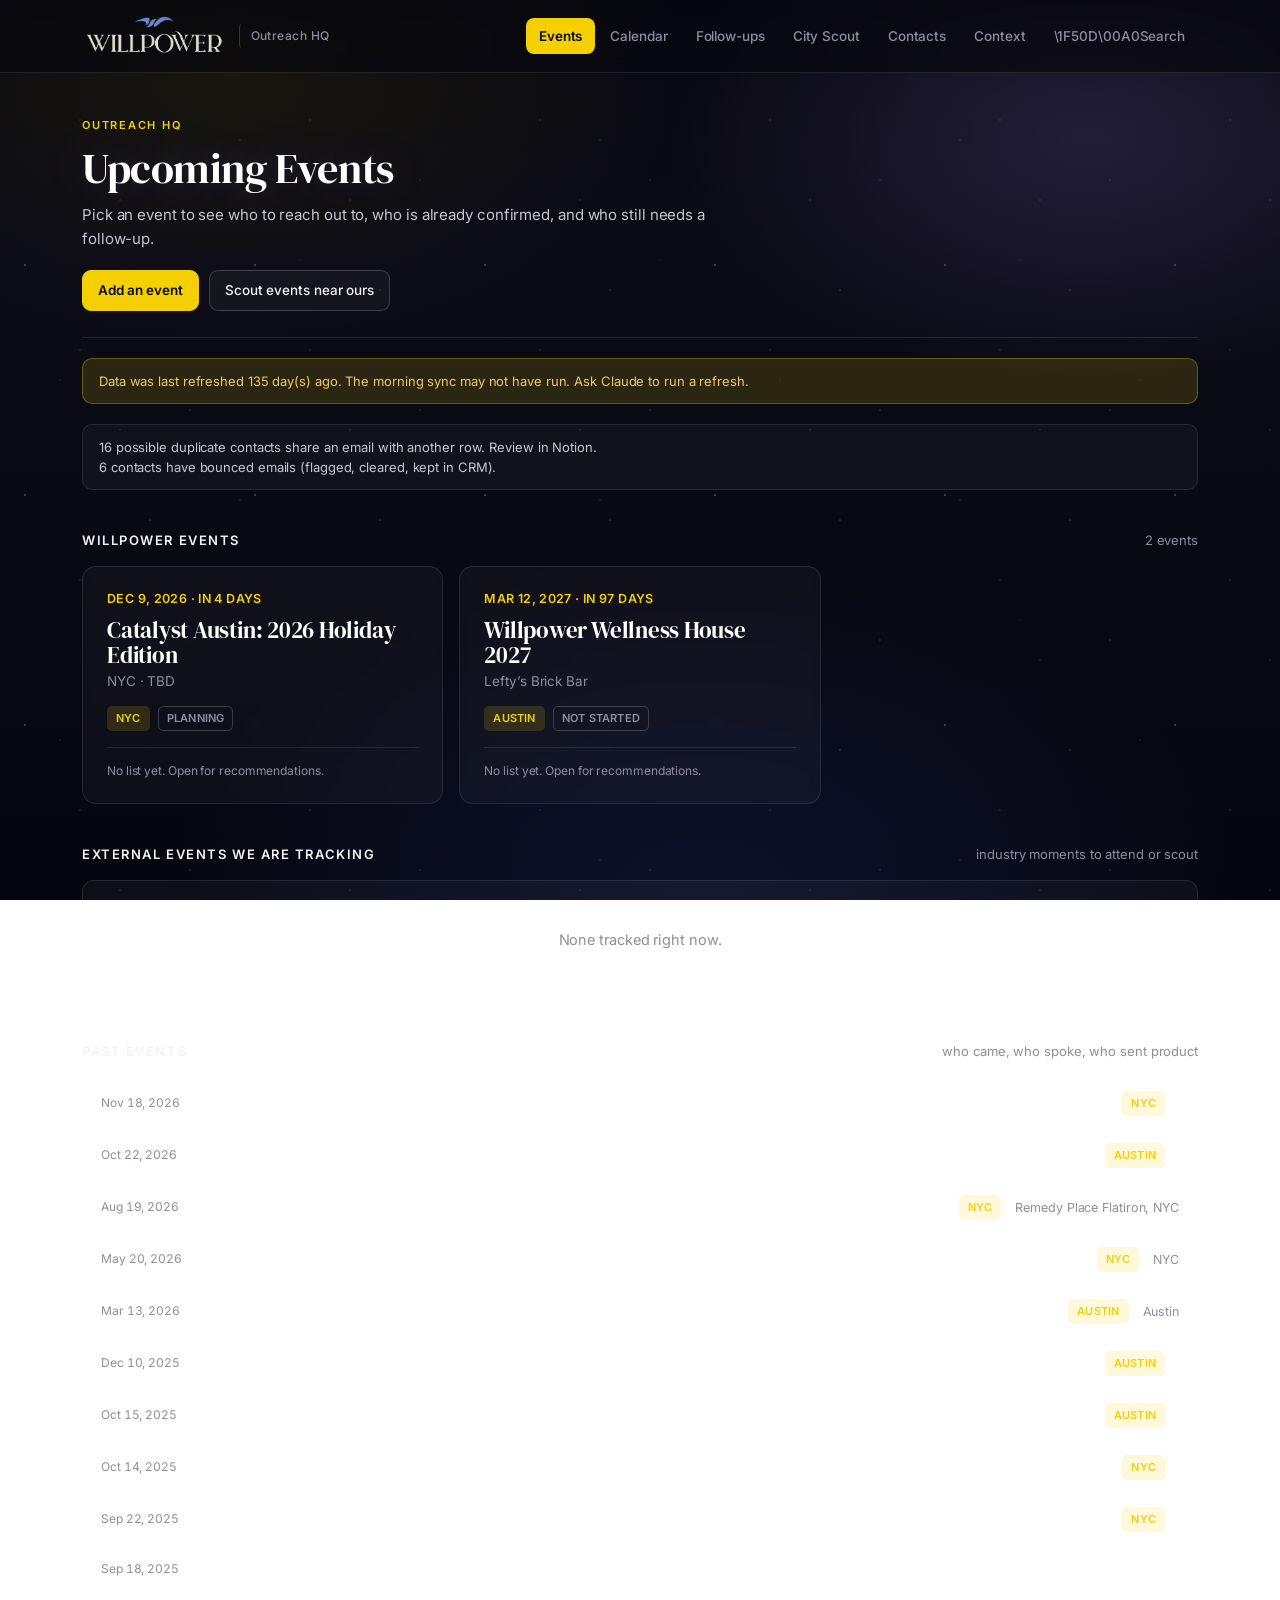
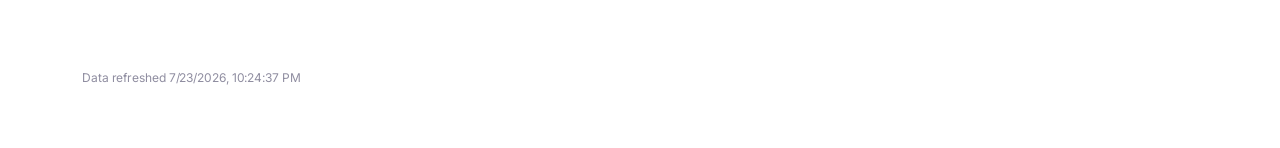
==== index.html @ 81a938de "Add PWA (installable + offline), command palette (Cmd-K), cache-busting, mobile calendar fix - Cache" ====
<!DOCTYPE html>
<html lang="en">
<head>
<meta charset="utf-8">
<meta name="viewport" content="width=device-width, initial-scale=1">
<meta name="robots" content="noindex,nofollow,noarchive">
<title>Willpower Outreach HQ</title>
<link rel="preconnect" href="https://fonts.googleapis.com">
<link rel="preconnect" href="https://fonts.gstatic.com" crossorigin>
<link href="https://fonts.googleapis.com/css2?family=DM+Serif+Display:ital@0;1&family=Inter:wght@400;500;600;700&display=swap" rel="stylesheet">
<link rel="stylesheet" href="assets/css/hub.css?v=1784908390">
<link rel="icon" href="assets/img/willpower-bird.png">
<link rel="manifest" href="manifest.webmanifest">
<meta name="theme-color" content="#07070d">
<link rel="apple-touch-icon" href="assets/img/willpower-bird.png">
</head>
<body>
<div class="masthead"><div class="wrap">
  <a class="brand" href="index.html"><img class="logo" src="assets/img/willpower-logo.png" alt="Willpower"><span class="tag">Outreach HQ</span></a>
  <div class="nav">
    <a href="index.html" class="on">Events</a>
    <a href="calendar.html">Calendar</a>
    <a href="follow-ups.html">Follow-ups</a>
    <a href="events-map.html">City Scout</a>
    <a href="contacts.html">Contacts</a>
    <a href="context.html">Context</a>
  </div>
</div></div>

<div class="wrap">
  <div class="phead">
    <div class="eyebrow">Outreach HQ</div>
    <h1>Upcoming Events</h1>
    <div class="sub">Pick an event to see who to reach out to, who is already confirmed, and who still needs a follow-up.</div>
    <div class="actions">
      <button class="primary" onclick="document.getElementById('addModal').classList.add('open')">Add an event</button>
      <a class="btn" href="events-map.html">Scout events near ours</a>
    </div>
  </div>

  <div id="banners"></div>

  <div class="sectionrow"><h2>Willpower events</h2><span class="note" id="wpcount"></span></div>
  <div class="events" id="wpEvents"><div class="empty">Loading...</div></div>

  <div class="sectionrow"><h2>External events we are tracking</h2><span class="note">industry moments to attend or scout</span></div>
  <div class="minilist" id="extEvents"></div>

  <div class="sectionrow"><h2>Past events</h2><span class="note">who came, who spoke, who sent product</span></div>
  <div class="minilist" id="pastEvents"></div>

  <div class="foot" id="foot"></div>
</div>

<div class="modal" id="addModal" onclick="if(event.target===this)this.classList.remove('open')">
  <div class="box">
    <h2>Add an event</h2>
    <p style="font-size:14px;color:var(--ink-2)">Events live in the Notion Event Calendar. Add a row there and it shows up here after the next morning sync, or ask Claude to refresh now.</p>
    <ol>
      <li>Open the <a href="https://www.notion.so/17a38388847e80edb69bcc3029eeae56" target="_blank" rel="noopener" style="text-decoration:underline">Event Calendar in Notion</a></li>
      <li>Add a row with the three required fields: <b>Event Name</b>, <b>Date</b>, and <b>Event Location</b> (city)</li>
      <li>Optional: Venue, Event Type, Website or Luma link</li>
    </ol>
    <div class="actions">
      <button class="primary" onclick="window.open('https://www.notion.so/17a38388847e80edb69bcc3029eeae56','_blank')">Open Event Calendar</button>
      <button onclick="document.getElementById('addModal').classList.remove('open')">Close</button>
    </div>
  </div>
</div>

<script src="assets/js/data.js?v=1784908390"></script>
<script src="assets/js/events.js?v=1784908390"></script>
<script src="assets/js/palette.js?v=1784908390"></script>
<script src="assets/js/pwa.js?v=1784908390"></script>
</body>
</html>
---- assets/css/hub.css ----
/* Willpower Outreach HQ - galaxy theme in Willpower colors */
:root{
  --bg:#07070d;
  --ink:#f3f2f8;
  --ink-2:#c7c5d2;
  --muted:#8f8da0;
  --line:rgba(255,255,255,.10);
  --line-2:rgba(255,255,255,.18);
  --panel:rgba(255,255,255,.035);
  --panel-2:rgba(255,255,255,.06);
  --yellow:#F5D000;      /* Willpower signature */
  --yellow-dim:#c9a84c;
  --green:#35C46A;
  --red:#ff5f68;
  --blue:#7896EA;
  --violet:#a98bff;
  /* status tones on dark: tinted translucent bg + bright text */
  --s-gray:#9a99a8; --s-gray-bg:rgba(255,255,255,.06);
  --s-blue:#8fb0ff; --s-blue-bg:rgba(120,150,234,.16);
  --s-amber:#f0c869; --s-amber-bg:rgba(245,208,0,.14);
  --s-green:#5fe093; --s-green-bg:rgba(53,196,106,.16);
  --s-red:#ff8088; --s-red-bg:rgba(231,38,28,.18);
  --s-plum:#c3aaff; --s-plum-bg:rgba(169,139,255,.16);
}
*,*::before,*::after{box-sizing:border-box;margin:0;padding:0}
html{-webkit-text-size-adjust:100%}
body{
  min-height:100vh;color:var(--ink);
  font-family:'Inter',system-ui,-apple-system,sans-serif;
  font-size:15px;line-height:1.55;-webkit-font-smoothing:antialiased;letter-spacing:-0.006em;
  background:
    radial-gradient(ellipse 60% 50% at 18% 8%, rgba(245,208,0,.07), transparent 60%),
    radial-gradient(ellipse 55% 45% at 85% 15%, rgba(169,139,255,.16), transparent 60%),
    radial-gradient(ellipse 70% 60% at 55% 100%, rgba(40,70,160,.18), transparent 60%),
    linear-gradient(180deg,#08080f 0%, #0b0b16 35%, #060610 100%);
  background-attachment:fixed;
}
/* starfield */
body::before{
  content:'';position:fixed;inset:0;z-index:-1;pointer-events:none;
  background-image:
    radial-gradient(1.3px 1.3px at 25px 35px, rgba(255,255,255,.9), transparent),
    radial-gradient(1px 1px at 80px 120px, rgba(255,255,255,.45), transparent),
    radial-gradient(1px 1px at 150px 60px, rgba(255,255,255,.65), transparent),
    radial-gradient(1.4px 1.4px at 190px 180px, rgba(255,255,255,.35), transparent),
    radial-gradient(1px 1px at 120px 200px, rgba(255,255,255,.5), transparent);
  background-size:230px 230px;background-repeat:repeat;opacity:.5;
  animation:tw 7s ease-in-out infinite alternate;
}
body::after{
  content:'';position:fixed;inset:0;z-index:-1;pointer-events:none;
  background-image:
    radial-gradient(1px 1px at 60px 20px, rgba(255,255,255,.5), transparent),
    radial-gradient(1.6px 1.6px at 240px 140px, rgba(245,208,0,.5), transparent),
    radial-gradient(1px 1px at 300px 260px, rgba(255,255,255,.4), transparent);
  background-size:360px 360px;background-repeat:repeat;opacity:.35;
}
@keyframes tw{from{opacity:.4}to{opacity:.62}}
.wrap{max-width:1180px;margin:0 auto;padding:0 32px}
a{color:var(--ink);text-decoration:none}
h1,h2,h3{font-family:'DM Serif Display',Georgia,serif;font-weight:400;letter-spacing:-0.01em;line-height:1.08}

/* masthead */
.masthead{border-bottom:1px solid var(--line);position:sticky;top:0;background:rgba(8,8,15,.72);backdrop-filter:saturate(1.3) blur(10px);z-index:30}
.masthead .wrap{display:flex;align-items:center;justify-content:space-between;gap:12px;height:72px}
.brand{display:flex;align-items:center;gap:13px;flex-shrink:0}
.brand img.logo{height:40px;width:auto;object-fit:contain}
.brand .tag{color:var(--muted);font-size:12px;font-weight:500;letter-spacing:.04em;border-left:1px solid var(--line-2);padding-left:11px}
.nav{display:flex;gap:2px;align-items:center;flex-wrap:wrap;justify-content:flex-end}
.nav a{font-size:13.5px;font-weight:500;color:var(--muted);padding:8px 13px;border-radius:8px;white-space:nowrap}
.nav a:hover{color:var(--ink);background:var(--panel)}
.nav a.on{color:#0a0a12;background:var(--yellow);font-weight:600}
@media(max-width:640px){
  .masthead .wrap{height:auto;padding-top:12px;padding-bottom:12px;flex-wrap:wrap}
  .brand img.logo{height:32px}
  .brand .tag{display:none}
  .nav a{font-size:12.5px;padding:7px 10px}
}

/* page header */
.phead{padding:44px 0 26px;border-bottom:1px solid var(--line)}
.eyebrow{font-size:11px;font-weight:600;letter-spacing:.16em;text-transform:uppercase;color:var(--yellow)}
h1{font-size:42px;margin-top:12px;color:#fff;text-shadow:0 0 40px rgba(169,139,255,.25)}
.phead .sub{font-size:15px;color:var(--ink-2);margin-top:12px;max-width:660px}
.phead .actions{margin-top:20px;display:flex;gap:10px;flex-wrap:wrap}

button,.btn{font-family:'Inter';font-size:13.5px;font-weight:500;background:var(--panel);color:var(--ink);border:1px solid var(--line-2);border-radius:9px;padding:9px 15px;cursor:pointer;transition:.14s;display:inline-flex;align-items:center;gap:7px}
button:hover,.btn:hover{border-color:var(--yellow);color:#fff}
button.primary,.btn.primary{background:var(--yellow);color:#0a0a12;border-color:var(--yellow);font-weight:600}
button.primary:hover,.btn.primary:hover{background:#ffe23a;box-shadow:0 0 24px rgba(245,208,0,.4)}
button:disabled{opacity:.35;cursor:default}

.sectionrow{display:flex;align-items:baseline;justify-content:space-between;margin:40px 0 16px;gap:16px}
.sectionrow h2{font-size:13px;font-family:'Inter';font-weight:600;letter-spacing:.12em;text-transform:uppercase;color:var(--ink)}
.sectionrow .note{font-size:13px;color:var(--muted)}

.summary{display:flex;gap:28px;flex-wrap:wrap;padding:18px 0 2px;font-size:13.5px;color:var(--muted)}
.summary b{color:var(--yellow);font-weight:700;font-size:16px}

/* event cards */
.events{display:grid;grid-template-columns:repeat(auto-fill,minmax(360px,1fr));gap:16px}
.ecard{border:1px solid var(--line);border-radius:14px;padding:22px 24px;background:var(--panel);backdrop-filter:blur(4px);transition:.18s;display:block;color:inherit;position:relative;overflow:hidden}
.ecard:hover{border-color:var(--line-2);background:var(--panel-2);transform:translateY(-2px);box-shadow:0 10px 40px rgba(0,0,0,.4),0 0 30px rgba(245,208,0,.06)}
.ecard .date{font-size:12.5px;font-weight:600;letter-spacing:.03em;color:var(--yellow);text-transform:uppercase}
.ecard h3{font-size:23px;margin:9px 0 4px;color:#fff}
.ecard .where{font-size:13.5px;color:var(--muted)}
.ecard .meta{display:flex;gap:8px;flex-wrap:wrap;margin-top:14px}
.ecard .prog{display:flex;gap:24px;border-top:1px solid var(--line);margin-top:16px;padding-top:14px}
.ecard .prog div{font-size:12px;color:var(--muted)}
.ecard .prog b{display:block;font-family:'DM Serif Display',serif;font-size:23px;color:#fff;font-weight:400;line-height:1}
.ecard .prog b.zero{color:var(--line-2)}

/* mini lists */
.minilist{border:1px solid var(--line);border-radius:12px;overflow:hidden;background:var(--panel)}
.minirow{display:flex;align-items:center;gap:14px;padding:13px 18px;border-bottom:1px solid var(--line);font-size:13.5px;color:inherit}
.minirow:last-child{border-bottom:0}
.minirow:hover{background:var(--panel-2)}
.minirow .d{font-size:12px;color:var(--muted);width:98px;flex:none;font-variant-numeric:tabular-nums}
.minirow .nm{font-weight:500;flex:1;min-width:0;white-space:nowrap;overflow:hidden;text-overflow:ellipsis}
.minirow .loc{color:var(--muted);font-size:12.5px}
.grid2{display:grid;grid-template-columns:1fr 1fr;gap:16px}
@media(max-width:820px){.grid2{grid-template-columns:1fr}}

/* tags */
.tag{display:inline-block;font-size:11px;font-weight:600;letter-spacing:.02em;border-radius:5px;padding:3px 8px;white-space:nowrap;border:1px solid transparent}
.tag.city{background:rgba(245,208,0,.14);color:var(--yellow)}
.tag.line,.tag.ext{background:transparent;color:var(--muted);border-color:var(--line-2)}
.st{display:inline-block;font-size:11px;font-weight:600;border-radius:5px;padding:3px 8px;white-space:nowrap}
.st[data-s="TO CONTACT"],.st[data-s="Not contacted"],.st[data-s="NEW"]{background:var(--s-gray-bg);color:var(--s-gray)}
.st[data-s="CONTACTED"],.st[data-s="Contacted"],.st[data-s="INTERESTED"]{background:var(--s-blue-bg);color:var(--s-blue)}
.st[data-s="1ST FOLLOW UP"],.st[data-s="1st follow-up"],.st[data-s="2ND FOLLOW UP"],.st[data-s="2nd follow-up"],.st[data-s="3RD FOLLOW UP"],.st[data-s="FINAL REMINDER SENT"]{background:var(--s-amber-bg);color:var(--s-amber)}
.st[data-s="ENGAGED"],.st[data-s="NEGOTIATIONS"]{background:var(--s-plum-bg);color:var(--s-plum)}
.st[data-s="CONFIRMED"],.st[data-s="Confirmed"]{background:var(--s-green-bg);color:var(--s-green)}
.st[data-s="DECLINED"],.st[data-s="Declined"],.st[data-s="BOUNCED EMAIL"]{background:var(--s-red-bg);color:var(--s-red)}
.st[data-s="BACKUP"]{background:var(--s-gray-bg);color:var(--ink-2)}

.banner{font-size:13px;padding:12px 16px;border-radius:10px;margin:20px 0 0;border:1px solid var(--line);background:var(--panel);color:var(--ink-2)}
.banner.warn{background:var(--s-amber-bg);border-color:rgba(245,208,0,.3);color:var(--s-amber)}
.banner ul{margin:6px 0 0 18px}

/* controls */
.controls{display:flex;gap:10px;flex-wrap:wrap;align-items:center;margin:24px 0 14px}
input[type=text],select{font-family:'Inter';font-size:14px;background:var(--panel);color:var(--ink);border:1px solid var(--line-2);border-radius:9px;padding:9px 12px}
input[type=text]::placeholder{color:var(--muted)}
input[type=text]:focus,select:focus{outline:0;border-color:var(--yellow)}
select option{background:#12121c;color:var(--ink)}
.search{min-width:260px;flex:1}
label.tog{font-size:13px;color:var(--muted);display:inline-flex;align-items:center;gap:7px;cursor:pointer}
label.tog input{accent-color:var(--yellow)}

/* tabs -> segmented pills (the category keys) */
.tabs{display:flex;gap:8px;margin:26px 0 0;flex-wrap:wrap}
.tabs button{border:1px solid var(--line-2);border-radius:999px;background:var(--panel);color:var(--ink-2);padding:9px 16px;font-size:13px;font-weight:600;transition:.14s}
.tabs button:hover{color:#fff;border-color:var(--line-2);background:var(--panel-2)}
.tabs button.on{color:#0a0a12;background:var(--yellow);border-color:var(--yellow);box-shadow:0 0 22px rgba(245,208,0,.28)}
.tabs .cnt{margin-left:7px;color:var(--muted);font-weight:700;font-variant-numeric:tabular-nums}
.tabs button.on .cnt{color:#4a3d00}

/* event hero */
.ehero{position:relative;border:1px solid var(--line-2);border-radius:18px;overflow:hidden;padding:34px 34px 28px;margin:20px 0 8px;
  background:
    radial-gradient(120% 140% at 0% 0%, rgba(245,208,0,.10), transparent 55%),
    radial-gradient(120% 160% at 100% 0%, rgba(169,139,255,.16), transparent 55%),
    linear-gradient(180deg, rgba(255,255,255,.05), rgba(255,255,255,.02));}
.ehero .kicker{font-size:11px;font-weight:600;letter-spacing:.16em;text-transform:uppercase;color:var(--yellow);display:flex;gap:12px;align-items:center}
.ehero .kicker .pill2{background:var(--yellow);color:#0a0a12;border-radius:999px;padding:3px 11px;letter-spacing:.02em}
.ehero h1{font-size:44px;margin:14px 0 0;color:#fff;text-shadow:0 0 44px rgba(169,139,255,.3)}
.facts{display:flex;flex-wrap:wrap;gap:10px 22px;margin-top:14px;font-size:14px;color:var(--ink-2)}
.facts .f{display:inline-flex;align-items:center;gap:7px}
.facts .f b{color:#fff;font-weight:600}
.facts .f .dot{color:var(--muted)}
.ehero .links{margin-top:14px;display:flex;gap:10px;flex-wrap:wrap}

/* progress bar */
.pbar{margin-top:22px}
.pbar .track{height:10px;border-radius:999px;background:rgba(255,255,255,.07);overflow:hidden;display:flex}
.pbar .seg-c{background:var(--green)} .pbar .seg-m{background:var(--yellow)} .pbar .seg-s{background:var(--s-blue)}
.pbar .lbls{display:flex;gap:20px;margin-top:10px;font-size:12.5px;color:var(--muted);flex-wrap:wrap}
.pbar .lbls .k{display:inline-flex;align-items:center;gap:7px}
.pbar .lbls .sw{width:9px;height:9px;border-radius:50%}
.pbar .lbls b{color:#fff;font-weight:700}

/* goals / mission control */
.goals{display:flex;gap:24px;flex-wrap:wrap;margin-top:20px}
.goal{min-width:150px;flex:1}
.goal .top{display:flex;justify-content:space-between;align-items:baseline;font-size:12.5px;color:var(--muted);margin-bottom:6px}
.goal .top b{color:#fff;font-size:15px;font-weight:700}
.goal .top .g{color:var(--muted);font-weight:500}
.goal .bar{height:7px;border-radius:999px;background:rgba(255,255,255,.08);overflow:hidden}
.goal .fill{height:100%;border-radius:999px;background:linear-gradient(90deg,var(--yellow),#ffe23a)}
.goal.done .fill{background:linear-gradient(90deg,var(--green),#5fe093)}
.metrics{display:flex;gap:22px;flex-wrap:wrap;margin-top:16px;font-size:12.5px;color:var(--muted)}
.metrics b{color:var(--yellow);font-weight:700}

/* grouped company sections */
.cogroup{border:1px solid var(--line);border-radius:12px;overflow:hidden;margin-top:14px;background:var(--panel)}
.cohead{display:flex;align-items:center;gap:12px;padding:13px 18px;border-bottom:1px solid var(--line);background:rgba(255,255,255,.03)}
.cohead .co{font-family:'DM Serif Display',serif;font-size:19px;color:#fff}
.cohead .n{font-size:11px;font-weight:700;color:var(--yellow);background:rgba(245,208,0,.12);border-radius:999px;padding:2px 9px}
.cohead .ind{font-size:12px;color:var(--muted);margin-left:auto}
/* flat concise person rows: person | company | status | email */
.plist{border:1px solid var(--line);border-radius:12px;overflow:hidden;margin-top:16px;background:var(--panel)}
.prow{display:grid;grid-template-columns:minmax(0,1.35fr) minmax(0,1fr) 172px minmax(0,1.25fr);gap:16px;align-items:center;padding:13px 18px;border-bottom:1px solid var(--line);font-size:14px}
.prow:last-child{border-bottom:0}
.prow:hover{background:var(--panel-2)}
.prow .who{min-width:0}
.prow .who .nm{font-weight:600;color:#fff}
.prow .who .t{font-size:12.5px;color:var(--muted);white-space:nowrap;overflow:hidden;text-overflow:ellipsis}
.prow .who .why{font-size:12px;color:var(--yellow);opacity:.85;margin-top:2px}
.prow .co{font-size:13.5px;color:var(--ink-2);min-width:0;white-space:nowrap;overflow:hidden;text-overflow:ellipsis}
.phead-row{display:grid;grid-template-columns:minmax(0,1.35fr) minmax(0,1fr) 172px minmax(0,1.25fr);gap:16px;padding:11px 18px;border-bottom:1px solid var(--line);background:rgba(255,255,255,.03);font-size:10.5px;font-weight:600;letter-spacing:.1em;text-transform:uppercase;color:var(--muted)}
/* status dropdown, colored like the chips */
select.stsel{font-family:'Inter';font-size:12px;font-weight:600;border-radius:6px;padding:6px 8px;cursor:pointer;border:1px solid var(--line-2);background:var(--panel-2);color:var(--ink);width:100%}
select.stsel:focus{outline:0;border-color:var(--yellow)}
select.stsel[data-s="CONTACTED"],select.stsel[data-s="INTERESTED"]{color:var(--s-blue);border-color:rgba(120,150,234,.4)}
select.stsel[data-s="1ST FOLLOW UP"],select.stsel[data-s="2ND FOLLOW UP"],select.stsel[data-s="3RD FOLLOW UP"],select.stsel[data-s="FINAL REMINDER SENT"]{color:var(--s-amber);border-color:rgba(245,208,0,.4)}
select.stsel[data-s="ENGAGED"],select.stsel[data-s="NEGOTIATIONS"]{color:var(--s-plum);border-color:rgba(169,139,255,.4)}
select.stsel[data-s="CONFIRMED"]{color:var(--s-green);border-color:rgba(53,196,106,.5);background:rgba(53,196,106,.1)}
select.stsel[data-s="DECLINED"],select.stsel[data-s="BOUNCED EMAIL"]{color:var(--s-red);border-color:rgba(231,38,28,.4)}
@media(max-width:760px){
  .prow{grid-template-columns:1fr;gap:7px;padding:16px 16px}
  .phead-row{display:none}
  .prow>div[data-label]::before{content:attr(data-label);display:block;font-size:10px;font-weight:600;letter-spacing:.09em;text-transform:uppercase;color:var(--muted);margin-bottom:3px}
  .prow .who .t{white-space:normal}
  .emailcell{white-space:normal;word-break:break-word}
  .co{white-space:normal}
  select.stsel{width:auto;min-width:170px}
}

/* table */
.tablecard{border:1px solid var(--line);border-radius:12px;overflow-x:auto;margin-top:16px;background:var(--panel)}
table{width:100%;border-collapse:collapse;min-width:900px}
thead th{font-size:10.5px;font-weight:600;letter-spacing:.1em;text-transform:uppercase;color:var(--muted);text-align:left;padding:13px 14px;border-bottom:1px solid var(--line);background:rgba(255,255,255,.03)}
tbody td{padding:12px 14px;border-bottom:1px solid var(--line);vertical-align:middle;font-size:14px}
tbody tr:last-child td{border-bottom:0}
tbody tr:hover td{background:var(--panel-2)}
tbody tr.click{cursor:pointer}
.nm{font-weight:600;color:#fff}
.mut{color:var(--muted)}
.sub2{color:var(--muted);font-size:12.5px}
.empty{color:var(--muted);text-align:center;padding:48px;font-size:14.5px}

/* email + copy */
.copy{width:26px;height:26px;padding:0;border-radius:6px;background:var(--panel-2);color:var(--ink-2);font-size:13px;border:1px solid var(--line-2);cursor:pointer;line-height:1;vertical-align:middle}
.copy:hover{border-color:var(--yellow);color:var(--yellow)}
.copy.ok{background:var(--s-green-bg);color:var(--s-green);border-color:rgba(53,196,106,.4)}
.emailcell{white-space:nowrap;display:inline-flex;align-items:center;gap:7px;font-size:13px;color:var(--ink-2)}
.draftbtn{font-size:11.5px;font-weight:600;color:var(--yellow);background:rgba(245,208,0,.1);border:1px solid rgba(245,208,0,.35);border-radius:6px;padding:4px 9px;cursor:pointer;white-space:nowrap;margin-left:6px;vertical-align:middle}
.draftbtn:hover{background:rgba(245,208,0,.2);color:#ffe23a}
.li{color:var(--muted);font-size:12px;font-weight:600;border:1px solid var(--line-2);border-radius:5px;padding:2px 6px}
.li:hover{color:var(--yellow);border-color:var(--yellow)}
.reason{color:var(--muted);font-size:12px}

/* panels */
.panel{border:1px solid var(--line);border-radius:12px;padding:20px 22px;margin-top:18px;background:var(--panel)}
.panel.flag{background:var(--s-amber-bg);border-color:rgba(245,208,0,.3)}
.panel h2{font-family:'Inter';font-size:13px;font-weight:600;letter-spacing:.08em;text-transform:uppercase;margin-bottom:12px;color:var(--ink)}
.rowline{display:flex;justify-content:space-between;gap:14px;align-items:center;padding:10px 0;border-bottom:1px solid var(--line);font-size:13.5px;flex-wrap:wrap}
.rowline:last-child{border-bottom:0}

/* drawer */
.overlay{position:fixed;inset:0;background:rgba(3,3,8,.6);opacity:0;pointer-events:none;transition:.2s;z-index:40}
.overlay.open{opacity:1;pointer-events:auto}
.drawer{position:fixed;top:0;right:-580px;width:min(580px,94vw);height:100vh;background:#0c0c16;border-left:1px solid var(--line-2);z-index:50;transition:right .26s cubic-bezier(.4,0,.2,1);overflow-y:auto;padding:32px 34px}
.drawer.open{right:0}
.drawer h2{font-size:28px;color:#fff}
.drawer .role{color:var(--muted);font-size:14px;margin-top:2px}
.drawer .field{margin:16px 0}
.drawer .k{font-size:10.5px;font-weight:600;letter-spacing:.1em;text-transform:uppercase;color:var(--muted);margin-bottom:4px}
.drawer .close{position:absolute;top:22px;right:24px}
.timeline{border-left:1px solid var(--line-2);margin:8px 0 0;padding-left:18px}
.timeline .ev{margin-bottom:16px;font-size:13.5px;position:relative}
.timeline .ev::before{content:'';position:absolute;left:-22px;top:6px;width:7px;height:7px;border-radius:50%;background:var(--yellow)}
.timeline .ev .d{font-size:12px;color:var(--muted);margin-top:2px}

/* modal */
.modal{position:fixed;inset:0;background:rgba(3,3,8,.6);display:none;align-items:center;justify-content:center;z-index:60;padding:20px}
.modal.open{display:flex}
.modal .box{background:#0c0c16;border:1px solid var(--line-2);border-radius:14px;max-width:520px;width:100%;padding:30px}
.modal .box h2{font-size:26px;margin-bottom:10px;color:#fff}
.modal .box ol{margin:12px 0 18px 18px;font-size:14px;color:var(--ink-2)}
.modal .box li{margin-bottom:8px}
.modal .box .actions{display:flex;gap:10px;margin-top:6px}

/* calendar */
.calwrap{border:1px solid var(--line);border-radius:14px;background:var(--panel);overflow:hidden;margin-top:16px}
.calhead{display:flex;align-items:center;justify-content:space-between;padding:16px 20px;border-bottom:1px solid var(--line)}
.calhead h2{font-family:'DM Serif Display',serif;font-size:24px;color:#fff}
.calhead .navb{display:flex;gap:8px}
.caldow{display:grid;grid-template-columns:repeat(7,1fr);border-bottom:1px solid var(--line)}
.caldow span{padding:9px 10px;font-size:10.5px;font-weight:600;letter-spacing:.08em;text-transform:uppercase;color:var(--muted)}
.calgrid{display:grid;grid-template-columns:repeat(7,1fr)}
.calcell{height:112px;border-right:1px solid var(--line);border-bottom:1px solid var(--line);padding:6px 7px;position:relative;overflow:hidden;display:flex;flex-direction:column;gap:3px}
.calcell:nth-child(7n){border-right:0}
.calcell.has{cursor:pointer}
.calcell.has:hover{background:var(--panel-2)}
.calcell.dim{background:rgba(255,255,255,.015)}
.calcell.dim .dnum{color:var(--line-2)}
.calcell.today .dnum{background:var(--yellow);color:#0a0a12;border-radius:50%;width:22px;height:22px;display:inline-flex;align-items:center;justify-content:center;font-weight:700}
.calcell .dnum{font-size:12px;color:var(--muted);font-variant-numeric:tabular-nums;align-self:flex-start}
.calev{display:flex;align-items:center;gap:5px;font-size:11px;font-weight:600;border-radius:5px;padding:2px 6px;white-space:nowrap;overflow:hidden;text-overflow:ellipsis;color:#0a0a12;background:var(--yellow)}
.calev.ext{background:rgba(255,255,255,.12);color:var(--ink)}
.caltask{display:flex;align-items:center;gap:6px;font-size:11px;color:var(--ink-2);white-space:nowrap;overflow:hidden;text-overflow:ellipsis}
.caltask .d{width:6px;height:6px;border-radius:50%;background:var(--s-amber);flex:none}
.caltask.done .d{background:var(--green)}
.caltask.done{color:var(--muted);text-decoration:line-through}
.calmore{font-size:10.5px;color:var(--muted);font-weight:600}
@media(max-width:700px){
  .calcell{height:70px;padding:4px 3px;gap:3px}
  .caldow span{padding:6px 2px;font-size:9px;text-align:center}
  .calcell .dnum{font-size:11px;align-self:center}
  .calcell.today .dnum{width:19px;height:19px}
  .calev{font-size:0;line-height:0;height:5px;padding:0;border-radius:3px;gap:0}
  .caltask{font-size:0;line-height:0;gap:0}
  .caltask .d{width:7px;height:7px}
  .calmore{font-size:9px;text-align:center}
}

/* assignee select */
.asg{font-family:'Inter';font-size:11px;font-weight:600;border-radius:999px;padding:3px 8px;border:1px solid var(--line-2);background:var(--panel-2);color:var(--ink-2);cursor:pointer}
.asg[data-has="1"]{color:var(--violet);border-color:rgba(169,139,255,.4)}
.dayrow{display:flex;align-items:center;gap:12px;padding:11px 0;border-bottom:1px solid var(--line)}
.dayrow:last-child{border-bottom:0}
.dayrow .cbx{width:19px;height:19px;flex:none;border-radius:5px;border:1.5px solid var(--line-2);cursor:pointer;display:inline-flex;align-items:center;justify-content:center;color:transparent;font-size:12px}
.dayrow.done .cbx{background:var(--green);border-color:var(--green);color:#04120a}
.dayrow .ti{flex:1;min-width:0;font-size:14px}
.dayrow.done .ti{color:var(--muted);text-decoration:line-through}
.dayrow .ev{font-size:11.5px;color:var(--muted)}
.modal .box.wide{max-width:600px}

/* task board */
.taskhead{display:flex;align-items:center;justify-content:space-between;gap:12px;flex-wrap:wrap;margin:26px 0 12px}
.taskhead h2{font-family:'DM Serif Display',serif;font-size:26px;color:#fff}
.taskprog{font-size:13px;color:var(--muted)}
.taskprog b{color:var(--yellow)}
.tasklist{border:1px solid var(--line);border-radius:12px;background:var(--panel);overflow:hidden}
.task{display:flex;align-items:center;gap:12px;padding:12px 16px;border-bottom:1px solid var(--line)}
.task:last-child{border-bottom:0}
.task .cbx{width:19px;height:19px;flex:none;border-radius:5px;border:1.5px solid var(--line-2);cursor:pointer;display:inline-flex;align-items:center;justify-content:center;color:transparent;font-size:12px}
.task.done .cbx{background:var(--green);border-color:var(--green);color:#04120a}
.task .ti{flex:1;min-width:0;font-size:14px}
.task.done .ti{color:var(--muted);text-decoration:line-through}
.task .due{font-size:12px;color:var(--muted);white-space:nowrap}
.task .due.over{color:var(--s-red);font-weight:600}
.task .due.soon{color:var(--s-amber)}
.task .del{color:var(--muted);cursor:pointer;font-size:15px;opacity:.5;padding:2px 6px}
.task .del:hover{color:var(--s-red);opacity:1}
.taskadd{display:flex;gap:8px;padding:12px 16px;border-top:1px solid var(--line)}
.taskadd input{flex:1}
.phase-lbl{padding:10px 16px 4px;font-size:10.5px;font-weight:700;letter-spacing:.08em;text-transform:uppercase;color:var(--sage,#8fb0ff)}

/* map */
#map{height:460px;border:1px solid var(--line-2);border-radius:12px;margin-top:16px;z-index:1;background:#0b0b16}
.leaflet-container{font-family:'Inter'!important;background:#0b0b16!important}
.leaflet-popup-content-wrapper,.leaflet-popup-tip{background:#12121c;color:var(--ink);box-shadow:0 4px 20px rgba(0,0,0,.5)}
.leaflet-popup-content a{color:var(--yellow);text-decoration:underline}
.leaflet-bar a{background:#12121c;color:var(--ink);border-color:var(--line)}
.leaflet-bar a:hover{background:#1a1a28}

.pager{display:flex;gap:12px;align-items:center;justify-content:center;margin:18px 0}
.pinfo{font-size:13px;color:var(--muted)}
/* login gate */
#wpGate{position:fixed;inset:0;z-index:200;display:flex;align-items:center;justify-content:center;padding:24px;
  background:radial-gradient(ellipse 60% 50% at 50% 0%, rgba(169,139,255,.18), transparent 60%), #07070d}
.wpgate-box{width:100%;max-width:360px;text-align:center;border:1px solid var(--line-2);border-radius:18px;padding:36px 30px;background:rgba(255,255,255,.04);backdrop-filter:blur(8px)}
.wpgate-logo{height:44px;width:auto;object-fit:contain;margin-bottom:18px}
.wpgate-t{font-family:'DM Serif Display',serif;font-size:24px;color:#fff}
.wpgate-s{font-size:13.5px;color:var(--muted);margin:6px 0 20px}
#wpGate input{width:100%;font-family:'Inter';font-size:15px;background:var(--panel-2);color:var(--ink);border:1px solid var(--line-2);border-radius:10px;padding:12px 14px;margin-bottom:12px}
#wpGate input:focus{outline:0;border-color:var(--yellow)}
#wpGate button{width:100%;justify-content:center;padding:12px}
.wpgate-err{color:var(--s-red);font-size:13px;margin-top:12px;min-height:16px}

/* command palette */
#pal{position:fixed;inset:0;z-index:150;display:none;align-items:flex-start;justify-content:center;padding:11vh 16px;background:rgba(3,3,8,.55);backdrop-filter:blur(3px)}
#pal.open{display:flex}
#pal .palbox{width:100%;max-width:600px;background:#0c0c16;border:1px solid var(--line-2);border-radius:14px;overflow:hidden;box-shadow:0 24px 70px rgba(0,0,0,.55)}
#pal input{width:100%;border:0;border-bottom:1px solid var(--line);background:transparent;color:var(--ink);font-family:'Inter';font-size:16px;padding:16px 18px}
#pal input:focus{outline:0}
#pal .palresults{max-height:52vh;overflow-y:auto}
#pal .palr{display:flex;align-items:center;gap:12px;padding:11px 18px;cursor:pointer;border-bottom:1px solid var(--line)}
#pal .palr:last-child{border-bottom:0}
#pal .palr.sel{background:var(--panel-2)}
#pal .palr .k{font-size:10px;font-weight:700;letter-spacing:.06em;text-transform:uppercase;color:var(--yellow);width:52px;flex:none}
#pal .palr .nm{font-weight:600;color:#fff}
#pal .palr .sub{color:var(--muted);font-size:12.5px;white-space:nowrap;overflow:hidden;text-overflow:ellipsis}
#pal .palhint{padding:9px 18px;font-size:11px;color:var(--muted);border-top:1px solid var(--line)}
.navsearch::before{content:'\\1F50D\\00A0'}

.foot{border-top:1px solid var(--line);margin-top:52px;padding:22px 0 60px;font-size:12px;color:var(--muted)}
@media(max-width:700px){.wrap{padding:0 18px}h1{font-size:30px}.events{grid-template-columns:1fr}}
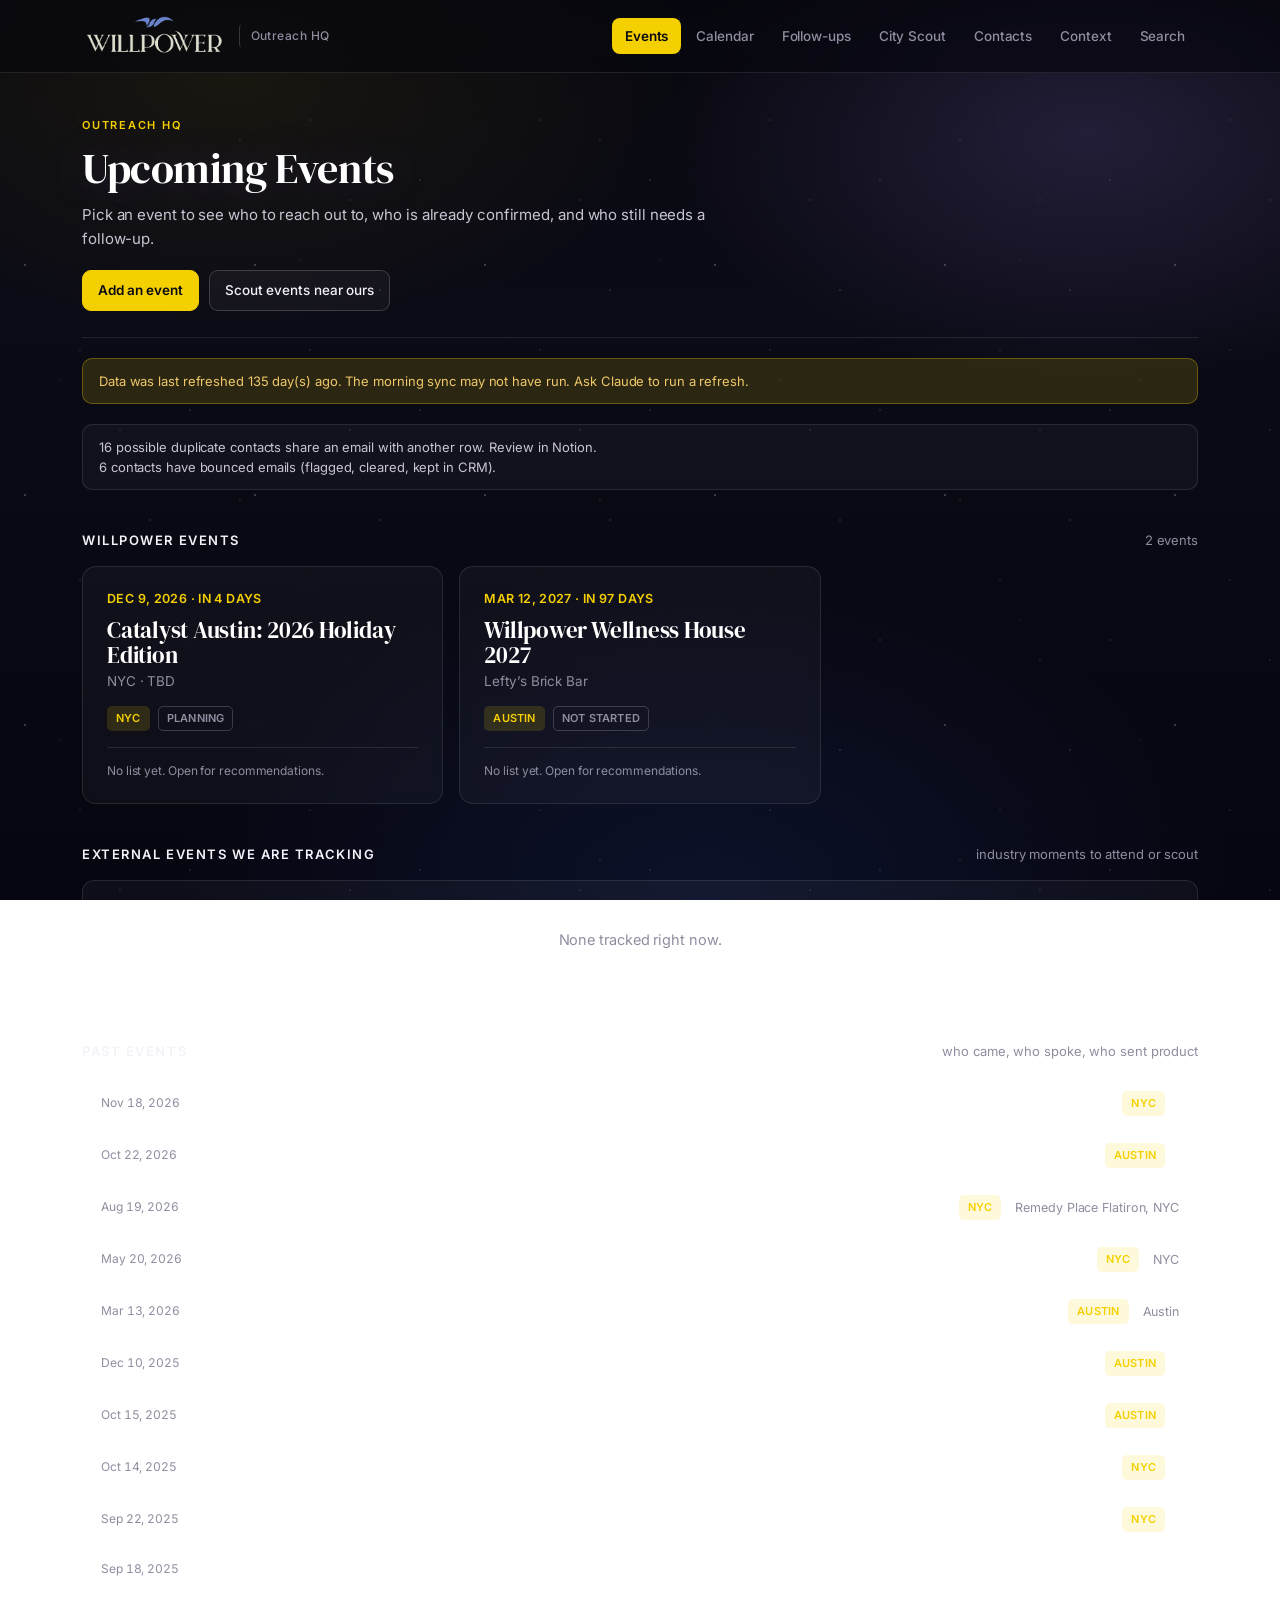
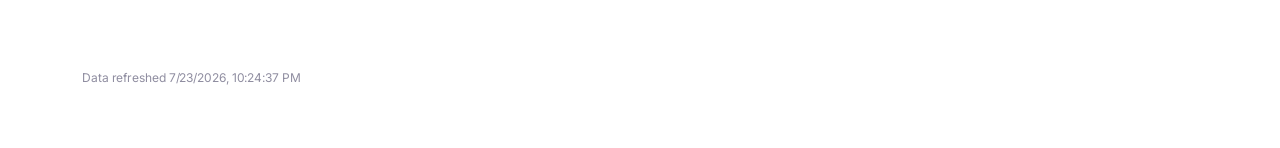
==== commit 5998d6d3: "Fix search label (drop broken emoji escape); relationship timeline on contacts - Nav search now read" ====
--- a/index.html
+++ b/index.html
@@ -8,7 +8,7 @@
 <link rel="preconnect" href="https://fonts.googleapis.com">
 <link rel="preconnect" href="https://fonts.gstatic.com" crossorigin>
 <link href="https://fonts.googleapis.com/css2?family=DM+Serif+Display:ital@0;1&family=Inter:wght@400;500;600;700&display=swap" rel="stylesheet">
-<link rel="stylesheet" href="assets/css/hub.css?v=1784908390">
+<link rel="stylesheet" href="assets/css/hub.css?v=1784908967">
 <link rel="icon" href="assets/img/willpower-bird.png">
 <link rel="manifest" href="manifest.webmanifest">
 <meta name="theme-color" content="#07070d">
@@ -68,9 +68,9 @@
   </div>
 </div>
 
-<script src="assets/js/data.js?v=1784908390"></script>
-<script src="assets/js/events.js?v=1784908390"></script>
-<script src="assets/js/palette.js?v=1784908390"></script>
-<script src="assets/js/pwa.js?v=1784908390"></script>
+<script src="assets/js/data.js?v=1784908967"></script>
+<script src="assets/js/events.js?v=1784908967"></script>
+<script src="assets/js/palette.js?v=1784908967"></script>
+<script src="assets/js/pwa.js?v=1784908967"></script>
 </body>
 </html>
--- a/assets/css/hub.css
+++ b/assets/css/hub.css
@@ -385,7 +385,6 @@
 #pal .palr .nm{font-weight:600;color:#fff}
 #pal .palr .sub{color:var(--muted);font-size:12.5px;white-space:nowrap;overflow:hidden;text-overflow:ellipsis}
 #pal .palhint{padding:9px 18px;font-size:11px;color:var(--muted);border-top:1px solid var(--line)}
-.navsearch::before{content:'\\1F50D\\00A0'}
 
 .foot{border-top:1px solid var(--line);margin-top:52px;padding:22px 0 60px;font-size:12px;color:var(--muted)}
 @media(max-width:700px){.wrap{padding:0 18px}h1{font-size:30px}.events{grid-template-columns:1fr}}
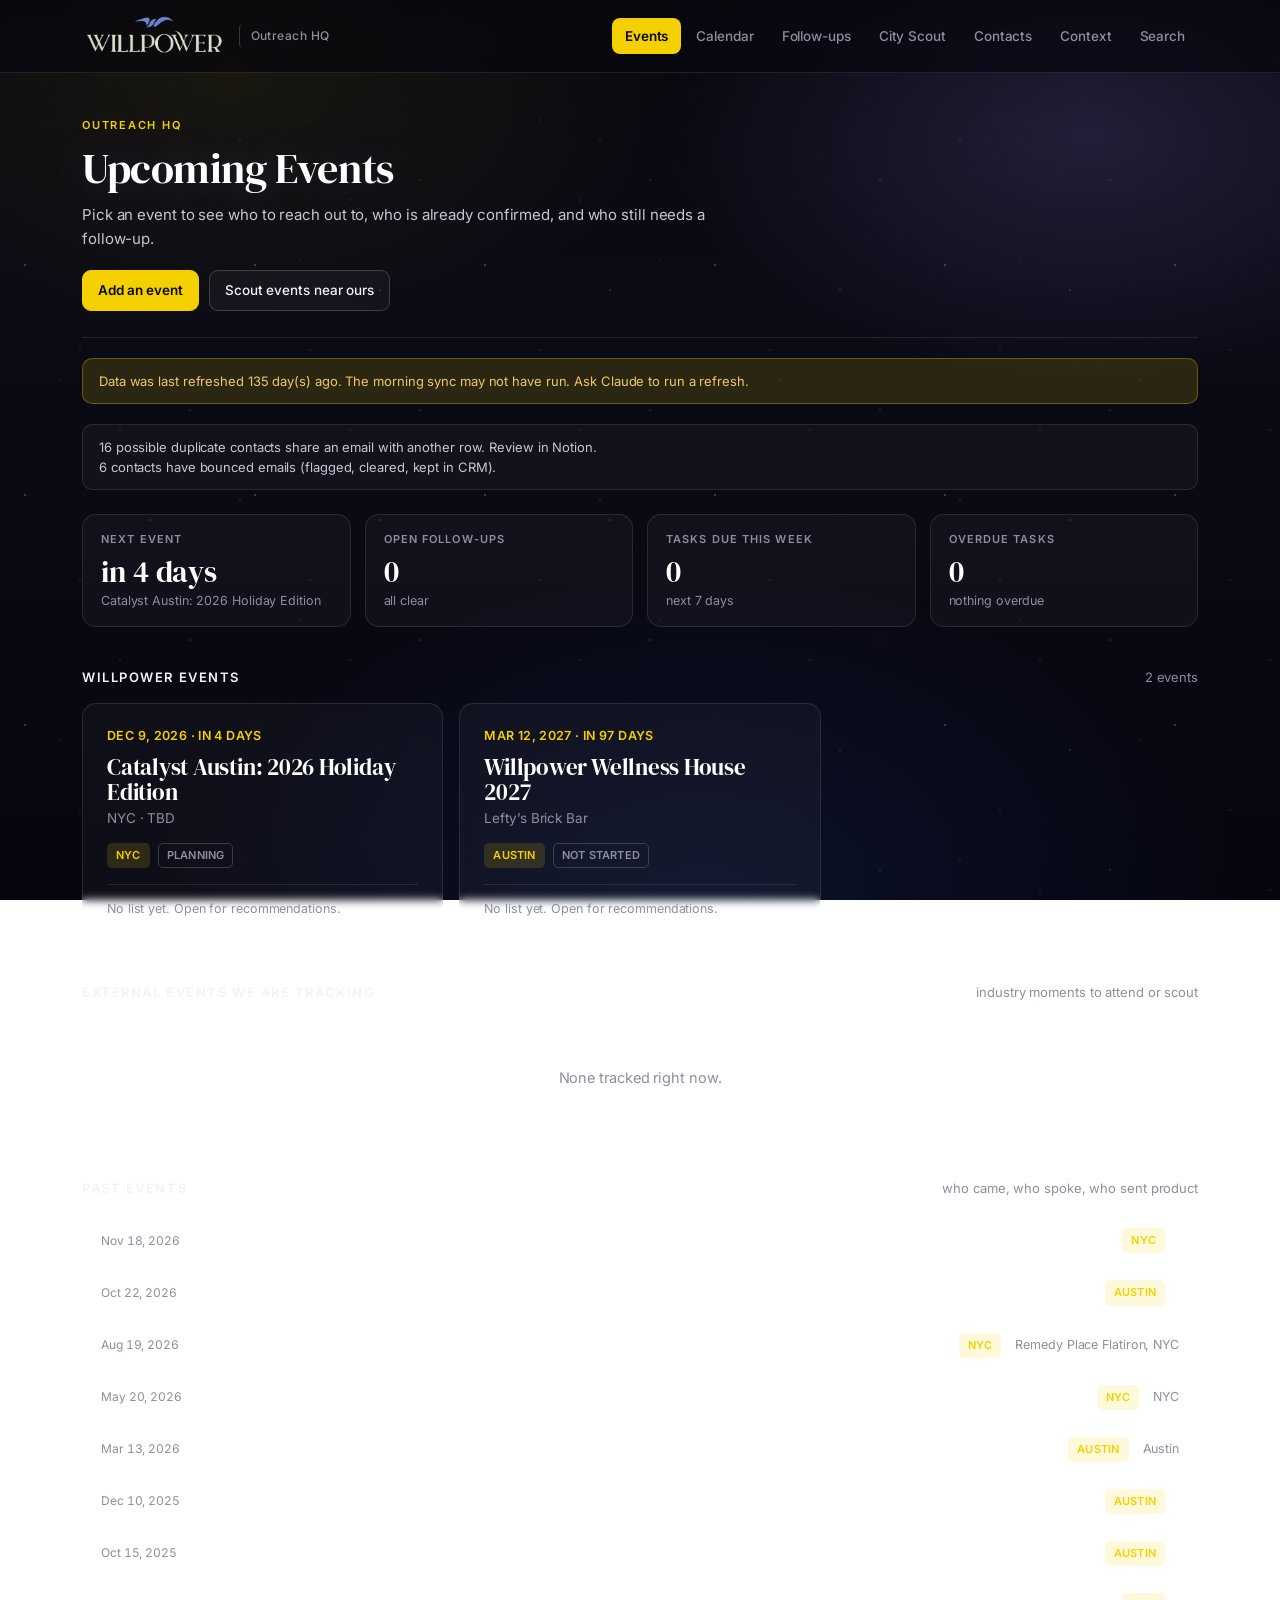
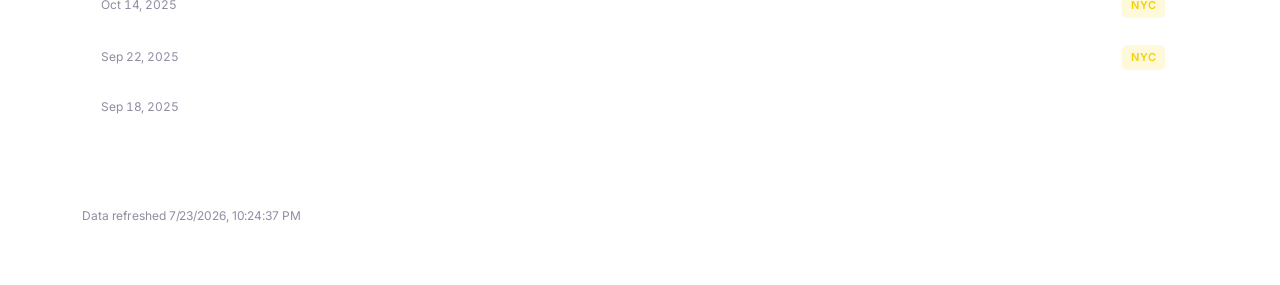
==== commit cde0c4f7: "Home: add attention band + richer event cards - 'What needs attention' band: next event countdown, o" ====
--- a/index.html
+++ b/index.html
@@ -8,7 +8,7 @@
 <link rel="preconnect" href="https://fonts.googleapis.com">
 <link rel="preconnect" href="https://fonts.gstatic.com" crossorigin>
 <link href="https://fonts.googleapis.com/css2?family=DM+Serif+Display:ital@0;1&family=Inter:wght@400;500;600;700&display=swap" rel="stylesheet">
-<link rel="stylesheet" href="assets/css/hub.css?v=1784908967">
+<link rel="stylesheet" href="assets/css/hub.css?v=1784921140">
 <link rel="icon" href="assets/img/willpower-bird.png">
 <link rel="manifest" href="manifest.webmanifest">
 <meta name="theme-color" content="#07070d">
@@ -39,6 +39,7 @@
   </div>
 
   <div id="banners"></div>
+  <div id="attention"></div>
 
   <div class="sectionrow"><h2>Willpower events</h2><span class="note" id="wpcount"></span></div>
   <div class="events" id="wpEvents"><div class="empty">Loading...</div></div>
@@ -68,9 +69,9 @@
   </div>
 </div>
 
-<script src="assets/js/data.js?v=1784908967"></script>
-<script src="assets/js/events.js?v=1784908967"></script>
-<script src="assets/js/palette.js?v=1784908967"></script>
-<script src="assets/js/pwa.js?v=1784908967"></script>
+<script src="assets/js/data.js?v=1784921140"></script>
+<script src="assets/js/events.js?v=1784921140"></script>
+<script src="assets/js/palette.js?v=1784921140"></script>
+<script src="assets/js/pwa.js?v=1784921140"></script>
 </body>
 </html>
--- a/assets/css/hub.css
+++ b/assets/css/hub.css
@@ -109,6 +109,23 @@
 .ecard .prog div{font-size:12px;color:var(--muted)}
 .ecard .prog b{display:block;font-family:'DM Serif Display',serif;font-size:23px;color:#fff;font-weight:400;line-height:1}
 .ecard .prog b.zero{color:var(--line-2)}
+/* home: attention band */
+.hero-stats{display:grid;grid-template-columns:repeat(auto-fit,minmax(190px,1fr));gap:14px;margin-top:24px}
+.stat{display:block;border:1px solid var(--line);border-radius:14px;padding:16px 18px;background:var(--panel);color:inherit;transition:.16s}
+.stat:hover{border-color:var(--line-2);background:var(--panel-2);transform:translateY(-2px)}
+.stat .lab{font-size:11px;font-weight:600;letter-spacing:.1em;text-transform:uppercase;color:var(--muted)}
+.stat .val{font-family:'DM Serif Display',serif;font-size:30px;line-height:1.05;color:#fff;margin:8px 0 3px}
+.stat .sub{font-size:12.5px;color:var(--muted);white-space:nowrap;overflow:hidden;text-overflow:ellipsis}
+.stat.warn .val{color:var(--s-amber)} .stat.bad .val{color:var(--s-red)}
+/* home: richer event-card footer */
+.ecard-foot{border-top:1px solid var(--line);margin-top:16px;padding-top:14px}
+.ecard-foot .track{height:8px;border-radius:999px;background:rgba(255,255,255,.07);overflow:hidden;display:flex;margin-bottom:12px}
+.ecard-foot .seg-c{background:var(--green)} .ecard-foot .seg-m{background:var(--yellow)} .ecard-foot .seg-s{background:var(--s-blue)}
+.cstats{display:flex;gap:8px 18px;flex-wrap:wrap;font-size:12.5px;color:var(--muted);align-items:baseline}
+.cstats b{color:#fff;font-weight:700;font-size:15px}
+.cstats .fu b{color:var(--s-amber)}
+.cstats .tk{margin-left:auto}
+.cstats .over{color:var(--s-red);font-weight:600;font-size:11.5px}
 
 /* mini lists */
 .minilist{border:1px solid var(--line);border-radius:12px;overflow:hidden;background:var(--panel)}
@@ -276,7 +293,7 @@
 /* modal */
 .modal{position:fixed;inset:0;background:rgba(3,3,8,.6);display:none;align-items:center;justify-content:center;z-index:60;padding:20px}
 .modal.open{display:flex}
-.modal .box{background:#0c0c16;border:1px solid var(--line-2);border-radius:14px;max-width:520px;width:100%;padding:30px}
+.modal .box{background:#0c0c16;border:1px solid var(--line-2);border-radius:14px;max-width:520px;width:100%;padding:30px;max-height:calc(100vh - 40px);overflow-y:auto}
 .modal .box h2{font-size:26px;margin-bottom:10px;color:#fff}
 .modal .box ol{margin:12px 0 18px 18px;font-size:14px;color:var(--ink-2)}
 .modal .box li{margin-bottom:8px}
@@ -347,7 +364,24 @@
 .task .del:hover{color:var(--s-red);opacity:1}
 .taskadd{display:flex;gap:8px;padding:12px 16px;border-top:1px solid var(--line)}
 .taskadd input{flex:1}
+/* day modal: keep header visible, stop the add-task row from overflowing sideways */
+.modal .box>h2:first-child{position:sticky;top:-30px;background:#0c0c16;margin:-4px 0 6px;padding:4px 0;z-index:2}
+.modal .taskadd{flex-wrap:wrap;padding:14px 0 0}
+.modal .taskadd select,.modal .taskadd input{min-width:0}
+.modal .taskadd #dEv{flex:1 1 100%}
+.modal .taskadd #dNew{flex:2 1 140px}
+.modal .taskadd #dAsg{flex:1 1 90px}
+.dayrow .asg{flex:none}
+.dayrow .nlink{flex:none}
 .phase-lbl{padding:10px 16px 4px;font-size:10.5px;font-weight:700;letter-spacing:.08em;text-transform:uppercase;color:var(--sage,#8fb0ff)}
+.taskhead h2 .src{font-family:'Inter';font-size:11px;font-weight:600;letter-spacing:.04em;color:var(--muted);border:1px solid var(--line-2);border-radius:999px;padding:3px 9px;vertical-align:middle;margin-left:8px}
+.task .ti .cat,.dayrow .ti .cat{display:inline-block;margin-left:8px;font-size:9.5px;font-weight:700;letter-spacing:.06em;color:var(--muted);border:1px solid var(--line-2);border-radius:4px;padding:1px 5px;vertical-align:middle}
+.pchip{flex:none;font-size:10px;font-weight:700;letter-spacing:.04em;border-radius:999px;padding:3px 9px;white-space:nowrap;background:var(--s-gray-bg);color:var(--s-gray)}
+.pchip.critical{background:var(--s-red-bg);color:var(--s-red)}
+.pchip.high{background:var(--s-amber-bg);color:var(--s-amber)}
+.pchip.medium{background:var(--s-blue-bg);color:var(--s-blue)}
+.nlink{flex:none;font-size:11px;font-weight:600;color:var(--muted);white-space:nowrap;text-decoration:none;border:1px solid var(--line-2);border-radius:999px;padding:3px 9px}
+.nlink:hover{color:var(--yellow);border-color:var(--yellow-dim)}
 
 /* map */
 #map{height:460px;border:1px solid var(--line-2);border-radius:12px;margin-top:16px;z-index:1;background:#0b0b16}
@@ -370,6 +404,30 @@
 #wpGate input:focus{outline:0;border-color:var(--yellow)}
 #wpGate button{width:100%;justify-content:center;padding:12px}
 .wpgate-err{color:var(--s-red);font-size:13px;margin-top:12px;min-height:16px}
+
+/* run of show */
+.ros{display:flex;flex-direction:column;gap:12px;margin-top:16px}
+.ros-slot{border:1px solid var(--line);border-radius:12px;background:var(--panel);padding:14px 16px;display:grid;grid-template-columns:96px 1fr auto;gap:14px;align-items:start}
+.ros-slot .time input{width:86px;font-weight:700;color:var(--yellow);background:transparent;border:1px solid transparent;border-radius:6px;padding:5px 6px;font-family:'Inter';font-size:15px}
+.ros-slot .ttl{font-weight:600;color:#fff;background:transparent;border:1px solid transparent;border-radius:6px;padding:5px 6px;width:100%;font-family:'Inter';font-size:15px}
+.ros-slot .time input:hover,.ros-slot .ttl:hover,.ros-slot input:focus{border-color:var(--line-2);outline:0}
+.ros-slot .people{margin-top:9px;display:flex;flex-wrap:wrap;gap:6px;align-items:center}
+.ros-chip{background:var(--panel-2);border:1px solid var(--line-2);border-radius:999px;padding:3px 6px 3px 10px;font-size:12px;display:inline-flex;gap:7px;align-items:center;color:var(--ink)}
+.ros-chip .x{cursor:pointer;color:var(--muted);font-weight:700}
+.ros-chip .x:hover{color:var(--s-red)}
+.ros-slot select.addp{font-size:12px;padding:4px 6px;border-radius:8px}
+.ros-slot .ctrls{display:flex;gap:4px}
+.ros-slot .ctrls button{padding:5px 9px;font-size:13px;line-height:1}
+.ros-pool{border:1px dashed var(--line-2);border-radius:12px;padding:14px 18px;margin-top:14px;font-size:13.5px;color:var(--ink-2)}
+.ros-pool .nm{color:#fff;font-weight:600}
+@media(max-width:640px){.ros-slot{grid-template-columns:1fr;gap:8px}.ros-slot .ctrls{justify-content:flex-end}}
+@media print{.masthead,.phead .actions,.ros-slot .ctrls,.ros-slot select.addp,.foot,#pal{display:none!important}.ros-slot{break-inside:avoid}}
+
+/* saved views + tags */
+.viewbar{display:flex;gap:8px;align-items:center;flex-wrap:wrap;margin:0 0 10px}
+.tagchip{display:inline-block;font-size:11px;font-weight:600;border-radius:5px;padding:2px 8px;background:var(--s-plum-bg);color:var(--s-plum);margin:1px 3px 1px 0}
+.tagadd{display:flex;gap:8px;align-items:center;margin-top:6px}
+.tagadd input{font-size:13px;padding:6px 10px;flex:1}
 
 /* command palette */
 #pal{position:fixed;inset:0;z-index:150;display:none;align-items:flex-start;justify-content:center;padding:11vh 16px;background:rgba(3,3,8,.55);backdrop-filter:blur(3px)}
